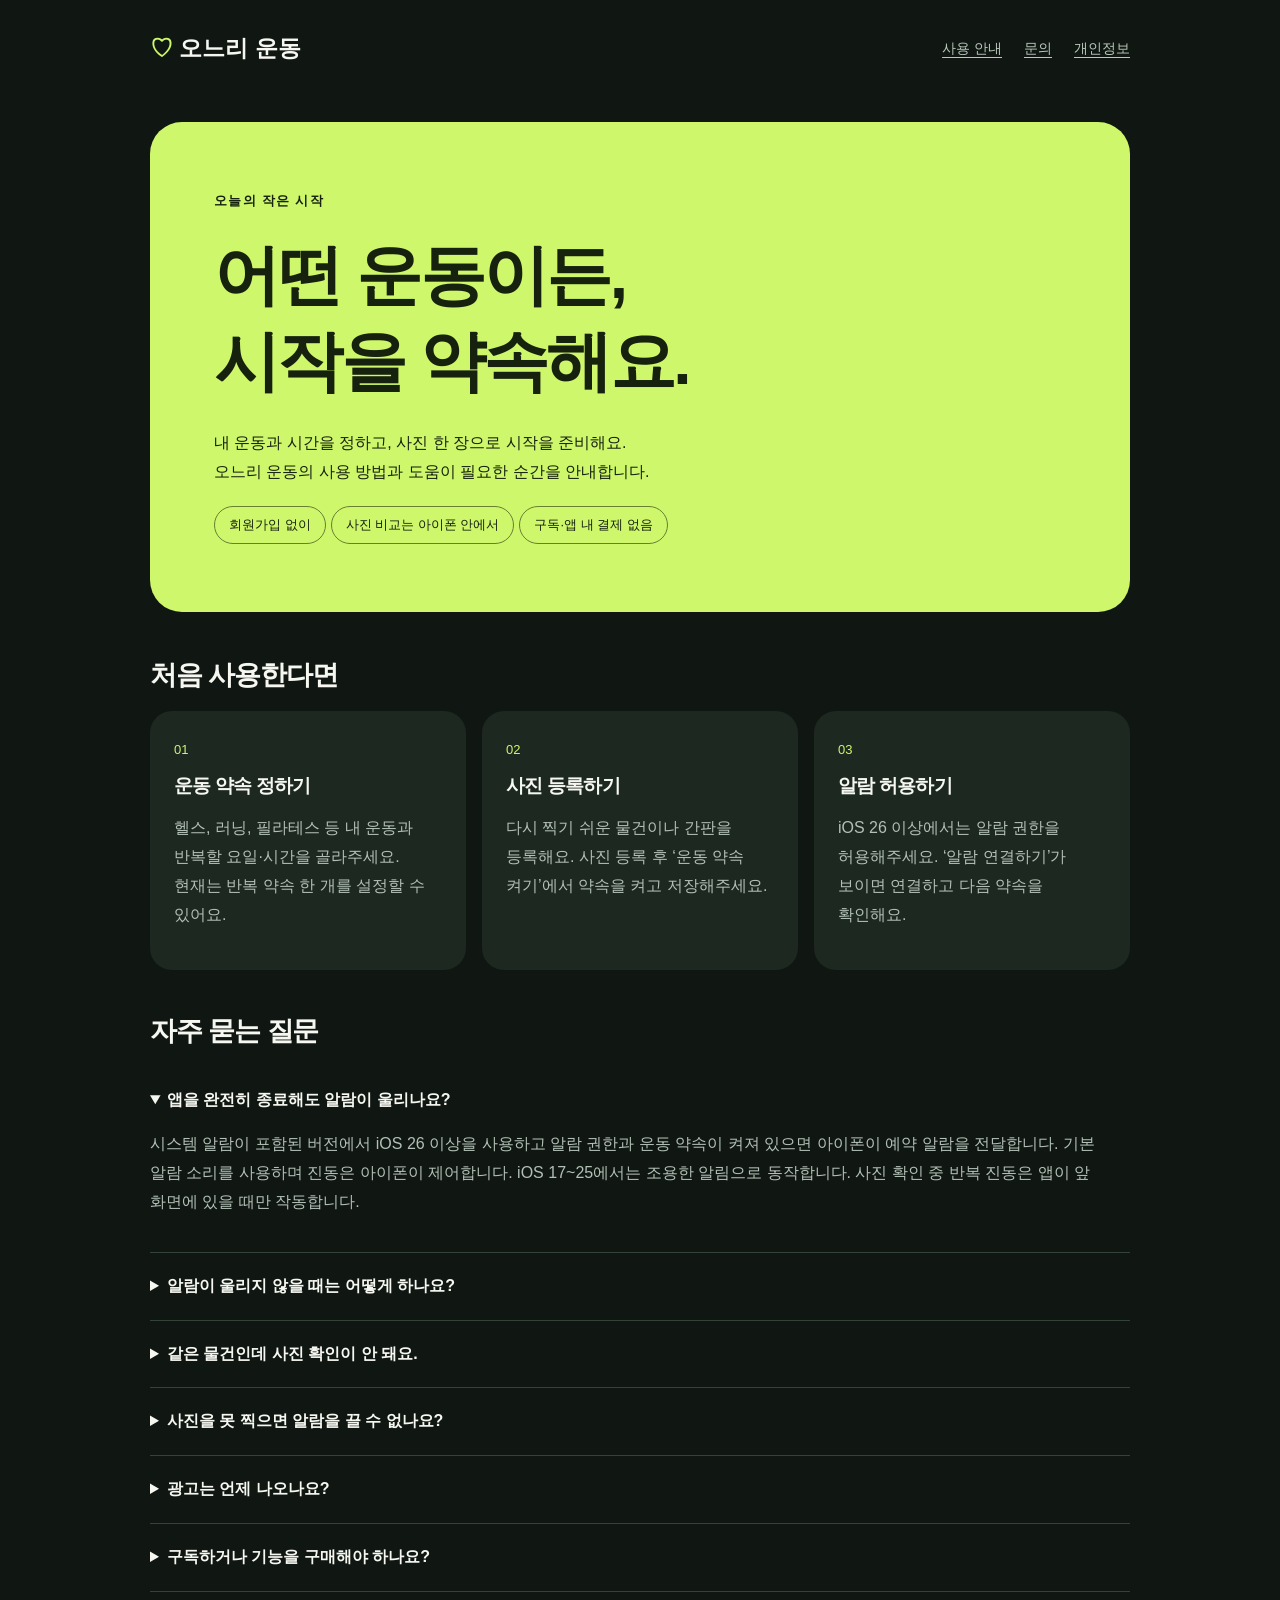
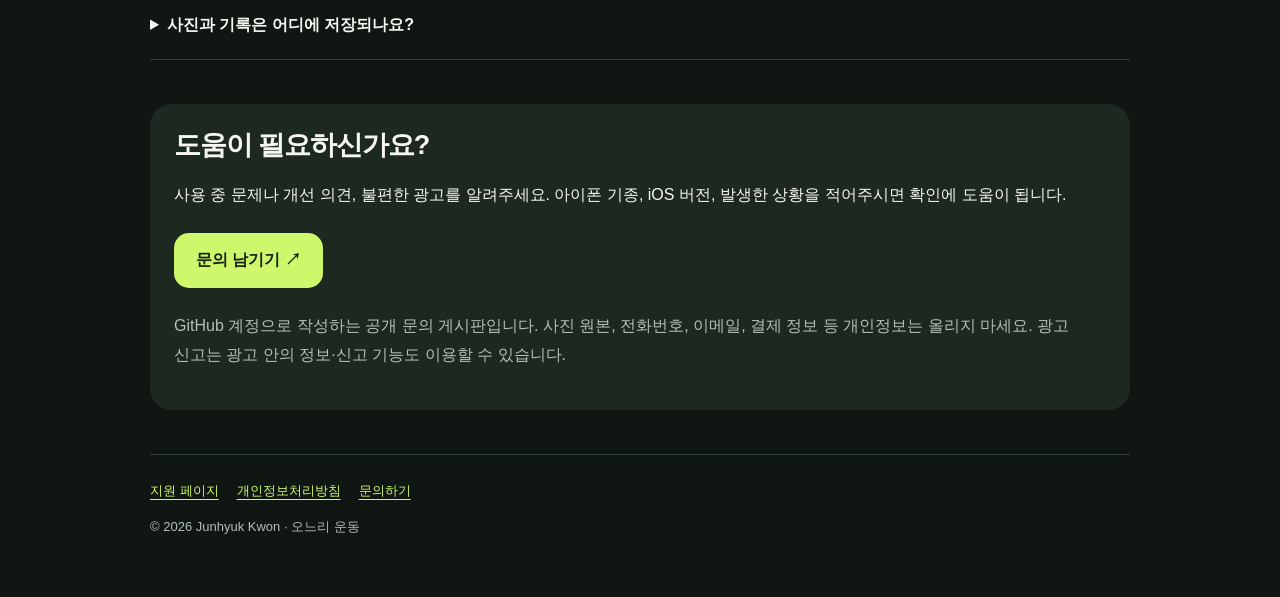
==== oneuri/index.html @ d37a2a62 "Add Oneuri Workout support and privacy pages" ====
<!doctype html><html lang="ko"><head><meta charset="utf-8"><meta name="viewport" content="width=device-width,initial-scale=1"><title>오느리 운동 · 사용 안내와 지원</title><meta name="description" content="어떤 운동이든, 시작을 약속해요. 오느리 운동의 알람, 사진 확인, 무료 이용과 광고 안내."><link rel="stylesheet" href="style.css"></head><body><header><a class="brand" href="./"><span>♡</span> 오느리 운동</a><nav aria-label="페이지 메뉴"><a href="./#help">사용 안내</a><a href="./#contact">문의</a><a href="privacy.html">개인정보</a></nav></header><main><section class="hero"><span class="eyebrow">오늘의 작은 시작</span><h1>어떤 운동이든,<br>시작을 약속해요.</h1><p>내 운동과 시간을 정하고, 사진 한 장으로 시작을 준비해요.<br>오느리 운동의 사용 방법과 도움이 필요한 순간을 안내합니다.</p><span class="pill">회원가입 없이</span><span class="pill">사진 비교는 아이폰 안에서</span><span class="pill">구독·앱 내 결제 없음</span></section><section><h2>처음 사용한다면</h2><div class="grid"><article class="card"><span class="n">01</span><h3>운동 약속 정하기</h3><p class="muted">헬스, 러닝, 필라테스 등 내 운동과 반복할 요일·시간을 골라주세요. 현재는 반복 약속 한 개를 설정할 수 있어요.</p></article><article class="card"><span class="n">02</span><h3>사진 등록하기</h3><p class="muted">다시 찍기 쉬운 물건이나 간판을 등록해요. 사진 등록 후 ‘운동 약속 켜기’에서 약속을 켜고 저장해주세요.</p></article><article class="card"><span class="n">03</span><h3>알람 허용하기</h3><p class="muted">iOS 26 이상에서는 알람 권한을 허용해주세요. ‘알람 연결하기’가 보이면 연결하고 다음 약속을 확인해요.</p></article></div></section><section id="help"><h2>자주 묻는 질문</h2><details open><summary>앱을 완전히 종료해도 알람이 울리나요?</summary><p>시스템 알람이 포함된 버전에서 iOS 26 이상을 사용하고 알람 권한과 운동 약속이 켜져 있으면 아이폰이 예약 알람을 전달합니다. 기본 알람 소리를 사용하며 진동은 아이폰이 제어합니다. iOS 17~25에서는 조용한 알림으로 동작합니다. 사진 확인 중 반복 진동은 앱이 앞 화면에 있을 때만 작동합니다.</p></details><details><summary>알람이 울리지 않을 때는 어떻게 하나요?</summary><p>운동 약속의 요일·시간·켜짐 상태와 앱의 ‘알람 확인 필요’ 안내를 확인해주세요. 아이폰 설정에서 오느리 운동의 알람 권한을 허용하고 ‘알람 연결하기’를 눌러주세요. 이전 iOS에서는 알림 권한과 집중 모드에 따라 알림 표시가 달라질 수 있어요.</p></details><details><summary>같은 물건인데 사진 확인이 안 돼요.</summary><p>처음 사진과 비슷한 거리·각도에서 밝고 선명하게 찍어주세요. 설정의 ‘사진 확인 기준’을 조절할 수 있고, 필요하면 사진 없이 끌 수 있어요. 사진 비교는 실제 위치나 운동 완료를 증명하는 기능은 아닙니다.</p></details><details><summary>사진을 못 찍으면 알람을 끌 수 없나요?</summary><p>아이폰 알람 화면의 ‘끄기’ 또는 앱 안의 ‘사진 없이 끄기’를 사용할 수 있어요. 사진 확인 횟수에는 포함되지 않으며 다음 반복 약속은 유지됩니다.</p></details><details><summary>광고는 언제 나오나요?</summary><p>광고가 포함된 버전은 홈 아래에 작은 광고가 있으며, 기록을 충분히 둘러본 뒤에는 가끔 전면광고가 나올 수 있어요. 앱 실행·알람 해제·사진 촬영·일정 저장 중에는 전면광고가 나오지 않아요. 첫 24시간과 처음 두 번의 충분한 기록 조회는 전면광고에서 제외하며, 이후에도 최근 24시간 1회·7일 3회로 제한합니다. 광고가 준비되지 않으면 기다리지 않고 이동합니다.</p></details><details><summary>구독하거나 기능을 구매해야 하나요?</summary><p>현재 버전에는 구독이나 앱 내 결제가 없습니다. 현재 제공하는 운동 약속, 사진 확인, 기록 조회는 무료로 사용할 수 있습니다.</p></details><details><summary>사진과 기록은 어디에 저장되나요?</summary><p>등록 사진과 최근 100개 기록은 기기에 저장됩니다. 새 사진은 비교에 사용하며 앱이 별도 파일로 저장하지 않습니다. 기기 백업 설정에 따라 등록 사진과 데이터가 백업에 포함될 수 있습니다. 자세한 내용은 <a href="privacy.html">개인정보처리방침</a>을 확인해주세요.</p></details></section><section id="contact" class="card"><h2>도움이 필요하신가요?</h2><p>사용 중 문제나 개선 의견, 불편한 광고를 알려주세요. 아이폰 기종, iOS 버전, 발생한 상황을 적어주시면 확인에 도움이 됩니다.</p><a class="button" href="https://github.com/junhyuckkkk/junhyuckkkk.github.io/issues/new?template=oneuri-support.yml">문의 남기기 ↗</a><p class="muted">GitHub 계정으로 작성하는 공개 문의 게시판입니다. 사진 원본, 전화번호, 이메일, 결제 정보 등 개인정보는 올리지 마세요. 광고 신고는 광고 안의 정보·신고 기능도 이용할 수 있습니다.</p></section></main><footer><a href="./">지원 페이지</a><a href="privacy.html">개인정보처리방침</a><a href="https://github.com/junhyuckkkk/junhyuckkkk.github.io/issues/new?template=oneuri-support.yml">문의하기</a><p>© 2026 Junhyuk Kwon · 오느리 운동</p></footer></body></html>
---- oneuri/style.css ----
*{box-sizing:border-box}html{scroll-behavior:smooth}body{margin:0;background:#101713;color:#f6f7f1;font-family:-apple-system,BlinkMacSystemFont,"Apple SD Gothic Neo","Noto Sans KR",sans-serif;line-height:1.8;word-break:keep-all}a{color:#cef76b;text-underline-offset:4px}a:focus-visible,summary:focus-visible{outline:3px solid #cef76b;outline-offset:6px}header,main,footer{width:min(980px,calc(100% - 40px));margin:auto}header{display:flex;align-items:center;justify-content:space-between;gap:24px;padding:28px 0}.brand{font-size:23px;font-weight:800;text-decoration:none;color:#f6f7f1}.brand span{color:#cef76b}nav{display:flex;gap:22px;font-size:14px}nav a{color:#bbc8bc}h1,h2,h3{line-height:1.3;letter-spacing:-.04em}h1{font-size:clamp(34px,6vw,66px);margin:18px 0 24px}h2{font-size:27px;margin:0 0 18px}h3{font-size:19px}.hero{background:#cef76b;color:#16220e;padding:clamp(26px,6vw,64px);border-radius:32px;margin:25px 0 46px}.hero p{max-width:590px}.eyebrow{font-size:13px;font-weight:700;letter-spacing:.1em}.hero .pill{color:#16220e;border:1px solid #687f32}.pill{display:inline-block;border:1px solid #43523f;padding:6px 14px;border-radius:99px;margin:4px 5px 4px 0;font-size:13px}section{margin-bottom:44px}.grid{display:grid;grid-template-columns:repeat(3,1fr);gap:16px}.card{background:#1d2821;padding:24px;border-radius:22px}.card .n{font-size:13px;color:#cef76b}.card h3{margin:10px 0}.muted{color:#b2c0b6}.button{display:inline-block;background:#cef76b;color:#16220e;font-weight:700;padding:13px 22px;text-decoration:none;border-radius:15px;margin:8px 0}details{border-bottom:1px solid #334338;padding:19px 0}summary{cursor:pointer;font-weight:600;padding-right:16px}details p{color:#b2c0b6}.legal{max-width:780px}.legal section{padding-top:12px}.legal p,.legal li{color:#c9d2cb}.legal h1{font-size:42px}.note{border-left:3px solid #cef76b;padding:12px 18px;background:#1d2821;border-radius:0 10px 10px 0;font-size:14px}footer{border-top:1px solid #334338;padding:24px 0 45px;color:#b2c0b6;font-size:13px}footer a{margin-right:18px}@media(max-width:650px){.grid{grid-template-columns:1fr}header{align-items:flex-start}.hero{border-radius:24px}nav{gap:12px;font-size:12px}.legal h1{font-size:34px}}@media(prefers-reduced-motion:reduce){html{scroll-behavior:auto}}
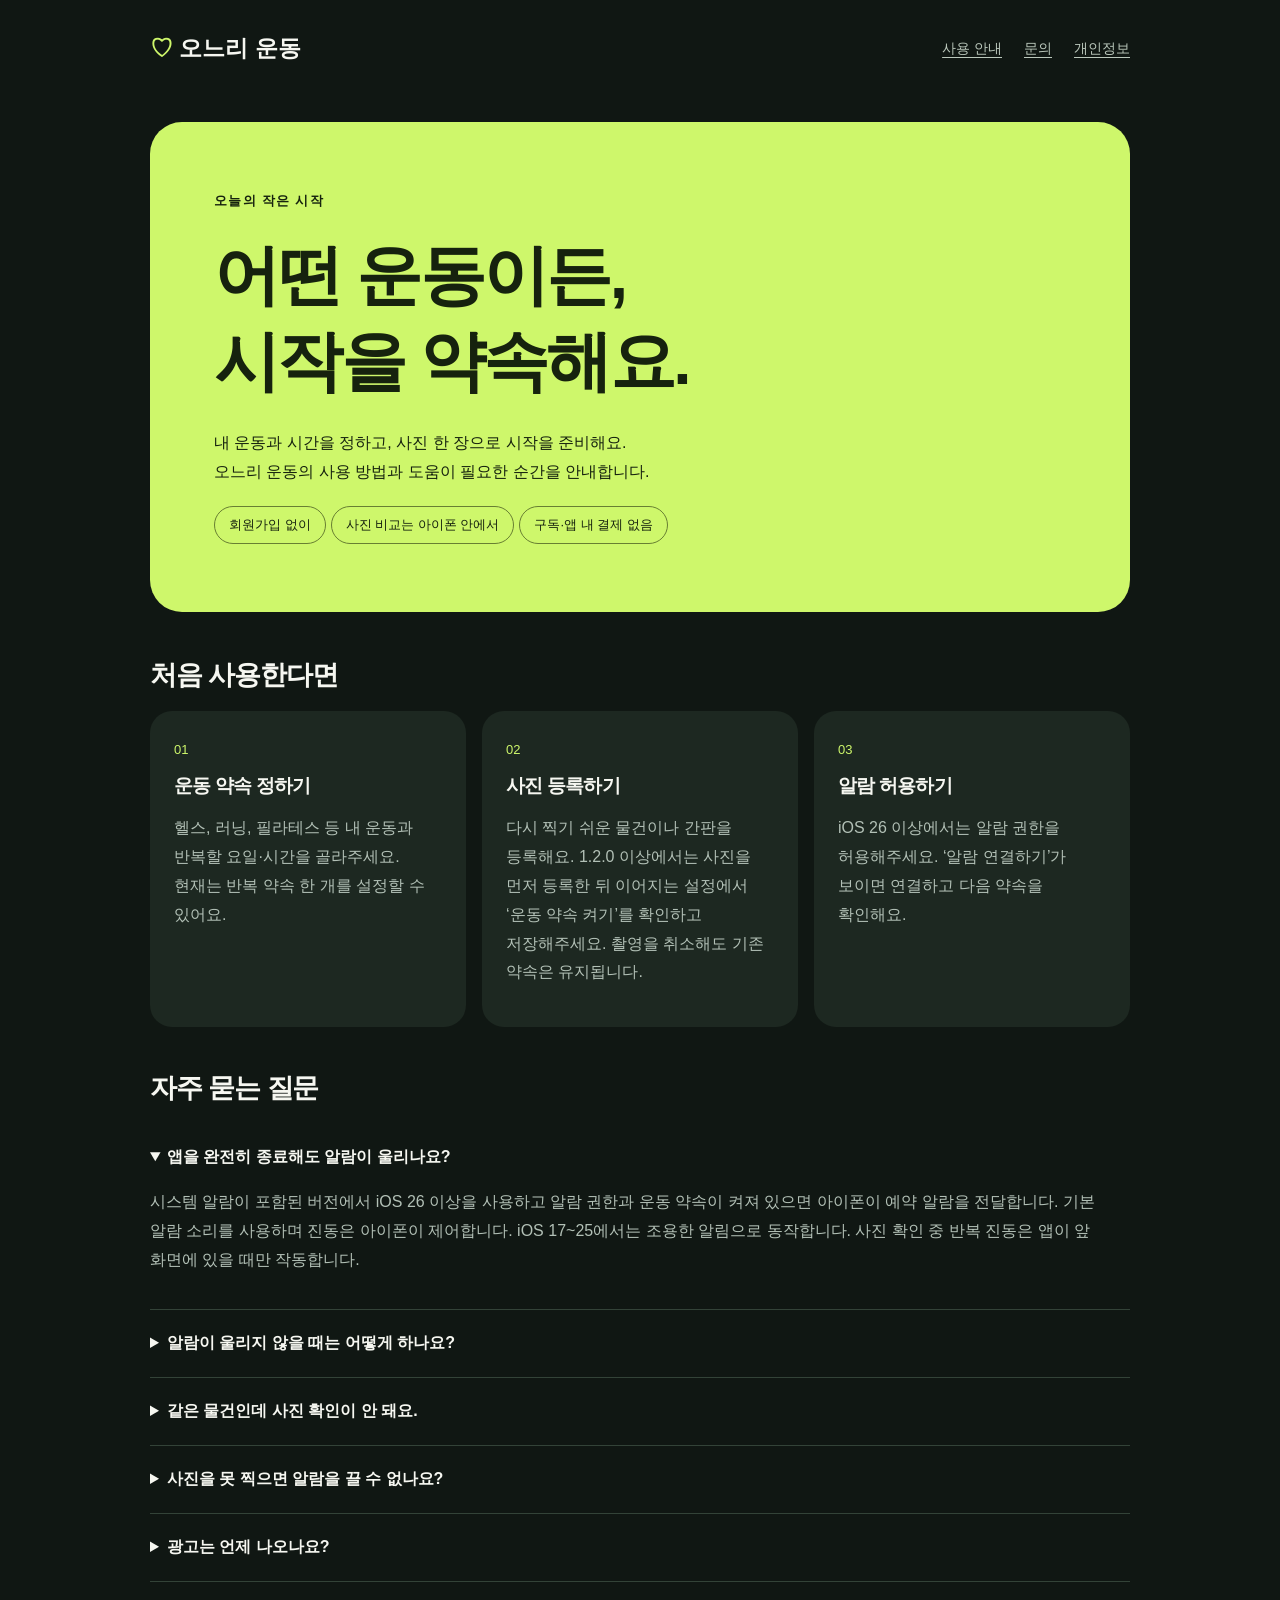
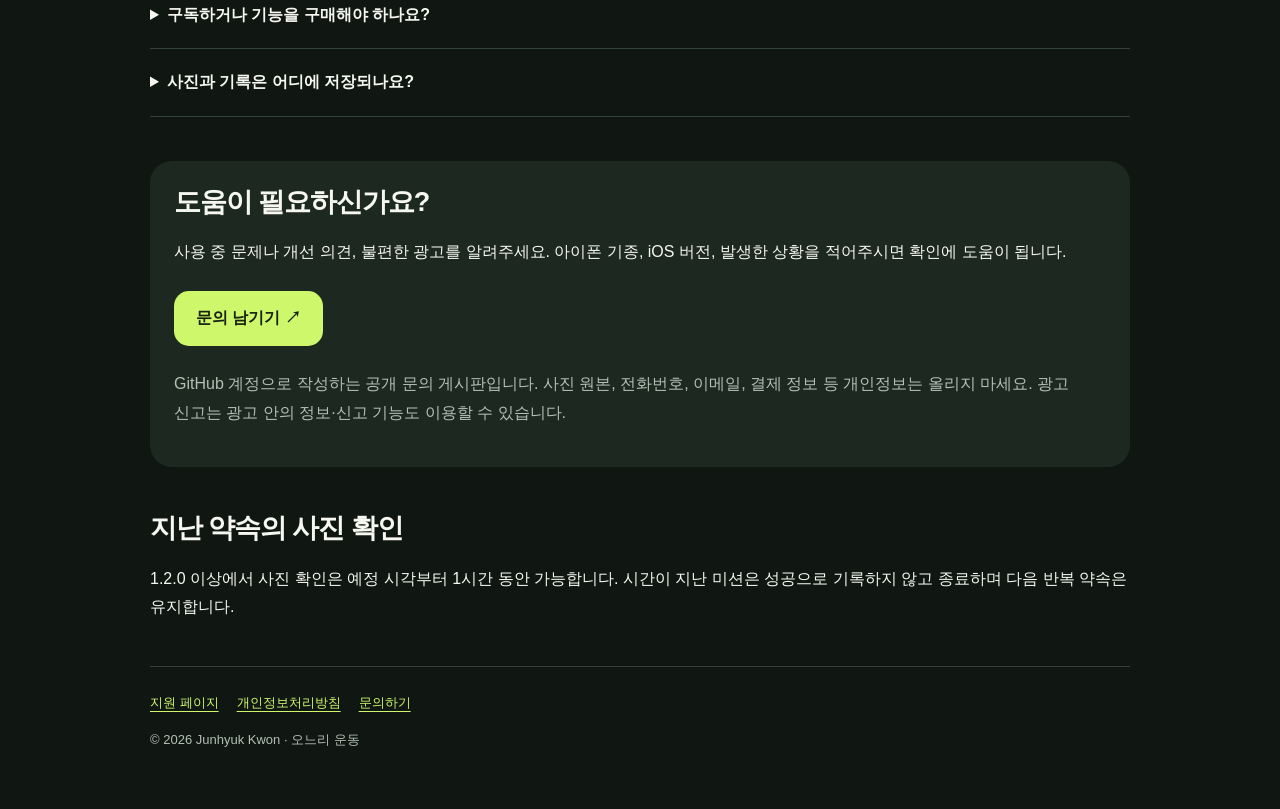
==== commit a60e2205: "docs(oneuri): explain 1.2.0 inline ads and record retention" ====
--- a/oneuri/index.html
+++ b/oneuri/index.html
@@ -1 +1 @@
-<!doctype html><html lang="ko"><head><meta charset="utf-8"><meta name="viewport" content="width=device-width,initial-scale=1"><title>오느리 운동 · 사용 안내와 지원</title><meta name="description" content="어떤 운동이든, 시작을 약속해요. 오느리 운동의 알람, 사진 확인, 무료 이용과 광고 안내."><link rel="stylesheet" href="style.css"></head><body><header><a class="brand" href="./"><span>♡</span> 오느리 운동</a><nav aria-label="페이지 메뉴"><a href="./#help">사용 안내</a><a href="./#contact">문의</a><a href="privacy.html">개인정보</a></nav></header><main><section class="hero"><span class="eyebrow">오늘의 작은 시작</span><h1>어떤 운동이든,<br>시작을 약속해요.</h1><p>내 운동과 시간을 정하고, 사진 한 장으로 시작을 준비해요.<br>오느리 운동의 사용 방법과 도움이 필요한 순간을 안내합니다.</p><span class="pill">회원가입 없이</span><span class="pill">사진 비교는 아이폰 안에서</span><span class="pill">구독·앱 내 결제 없음</span></section><section><h2>처음 사용한다면</h2><div class="grid"><article class="card"><span class="n">01</span><h3>운동 약속 정하기</h3><p class="muted">헬스, 러닝, 필라테스 등 내 운동과 반복할 요일·시간을 골라주세요. 현재는 반복 약속 한 개를 설정할 수 있어요.</p></article><article class="card"><span class="n">02</span><h3>사진 등록하기</h3><p class="muted">다시 찍기 쉬운 물건이나 간판을 등록해요. 사진 등록 후 ‘운동 약속 켜기’에서 약속을 켜고 저장해주세요.</p></article><article class="card"><span class="n">03</span><h3>알람 허용하기</h3><p class="muted">iOS 26 이상에서는 알람 권한을 허용해주세요. ‘알람 연결하기’가 보이면 연결하고 다음 약속을 확인해요.</p></article></div></section><section id="help"><h2>자주 묻는 질문</h2><details open><summary>앱을 완전히 종료해도 알람이 울리나요?</summary><p>시스템 알람이 포함된 버전에서 iOS 26 이상을 사용하고 알람 권한과 운동 약속이 켜져 있으면 아이폰이 예약 알람을 전달합니다. 기본 알람 소리를 사용하며 진동은 아이폰이 제어합니다. iOS 17~25에서는 조용한 알림으로 동작합니다. 사진 확인 중 반복 진동은 앱이 앞 화면에 있을 때만 작동합니다.</p></details><details><summary>알람이 울리지 않을 때는 어떻게 하나요?</summary><p>운동 약속의 요일·시간·켜짐 상태와 앱의 ‘알람 확인 필요’ 안내를 확인해주세요. 아이폰 설정에서 오느리 운동의 알람 권한을 허용하고 ‘알람 연결하기’를 눌러주세요. 이전 iOS에서는 알림 권한과 집중 모드에 따라 알림 표시가 달라질 수 있어요.</p></details><details><summary>같은 물건인데 사진 확인이 안 돼요.</summary><p>처음 사진과 비슷한 거리·각도에서 밝고 선명하게 찍어주세요. 설정의 ‘사진 확인 기준’을 조절할 수 있고, 필요하면 사진 없이 끌 수 있어요. 사진 비교는 실제 위치나 운동 완료를 증명하는 기능은 아닙니다.</p></details><details><summary>사진을 못 찍으면 알람을 끌 수 없나요?</summary><p>아이폰 알람 화면의 ‘끄기’ 또는 앱 안의 ‘사진 없이 끄기’를 사용할 수 있어요. 사진 확인 횟수에는 포함되지 않으며 다음 반복 약속은 유지됩니다.</p></details><details><summary>광고는 언제 나오나요?</summary><p>광고가 포함된 버전은 홈 아래에 작은 광고가 있으며, 기록을 충분히 둘러본 뒤에는 가끔 전면광고가 나올 수 있어요. 앱 실행·알람 해제·사진 촬영·일정 저장 중에는 전면광고가 나오지 않아요. 첫 24시간과 처음 두 번의 충분한 기록 조회는 전면광고에서 제외하며, 이후에도 최근 24시간 1회·7일 3회로 제한합니다. 광고가 준비되지 않으면 기다리지 않고 이동합니다.</p></details><details><summary>구독하거나 기능을 구매해야 하나요?</summary><p>현재 버전에는 구독이나 앱 내 결제가 없습니다. 현재 제공하는 운동 약속, 사진 확인, 기록 조회는 무료로 사용할 수 있습니다.</p></details><details><summary>사진과 기록은 어디에 저장되나요?</summary><p>등록 사진과 최근 100개 기록은 기기에 저장됩니다. 새 사진은 비교에 사용하며 앱이 별도 파일로 저장하지 않습니다. 기기 백업 설정에 따라 등록 사진과 데이터가 백업에 포함될 수 있습니다. 자세한 내용은 <a href="privacy.html">개인정보처리방침</a>을 확인해주세요.</p></details></section><section id="contact" class="card"><h2>도움이 필요하신가요?</h2><p>사용 중 문제나 개선 의견, 불편한 광고를 알려주세요. 아이폰 기종, iOS 버전, 발생한 상황을 적어주시면 확인에 도움이 됩니다.</p><a class="button" href="https://github.com/junhyuckkkk/junhyuckkkk.github.io/issues/new?template=oneuri-support.yml">문의 남기기 ↗</a><p class="muted">GitHub 계정으로 작성하는 공개 문의 게시판입니다. 사진 원본, 전화번호, 이메일, 결제 정보 등 개인정보는 올리지 마세요. 광고 신고는 광고 안의 정보·신고 기능도 이용할 수 있습니다.</p></section></main><footer><a href="./">지원 페이지</a><a href="privacy.html">개인정보처리방침</a><a href="https://github.com/junhyuckkkk/junhyuckkkk.github.io/issues/new?template=oneuri-support.yml">문의하기</a><p>© 2026 Junhyuk Kwon · 오느리 운동</p></footer></body></html>+<!doctype html><html lang="ko"><head><meta charset="utf-8"><meta name="viewport" content="width=device-width,initial-scale=1"><title>오느리 운동 · 사용 안내와 지원</title><meta name="description" content="어떤 운동이든, 시작을 약속해요. 오느리 운동의 알람, 사진 확인, 무료 이용과 광고 안내."><link rel="stylesheet" href="style.css"></head><body><header><a class="brand" href="./"><span>♡</span> 오느리 운동</a><nav aria-label="페이지 메뉴"><a href="./#help">사용 안내</a><a href="./#contact">문의</a><a href="privacy.html">개인정보</a></nav></header><main><section class="hero"><span class="eyebrow">오늘의 작은 시작</span><h1>어떤 운동이든,<br>시작을 약속해요.</h1><p>내 운동과 시간을 정하고, 사진 한 장으로 시작을 준비해요.<br>오느리 운동의 사용 방법과 도움이 필요한 순간을 안내합니다.</p><span class="pill">회원가입 없이</span><span class="pill">사진 비교는 아이폰 안에서</span><span class="pill">구독·앱 내 결제 없음</span></section><section><h2>처음 사용한다면</h2><div class="grid"><article class="card"><span class="n">01</span><h3>운동 약속 정하기</h3><p class="muted">헬스, 러닝, 필라테스 등 내 운동과 반복할 요일·시간을 골라주세요. 현재는 반복 약속 한 개를 설정할 수 있어요.</p></article><article class="card"><span class="n">02</span><h3>사진 등록하기</h3><p class="muted">다시 찍기 쉬운 물건이나 간판을 등록해요. 1.2.0 이상에서는 사진을 먼저 등록한 뒤 이어지는 설정에서 ‘운동 약속 켜기’를 확인하고 저장해주세요. 촬영을 취소해도 기존 약속은 유지됩니다.</p></article><article class="card"><span class="n">03</span><h3>알람 허용하기</h3><p class="muted">iOS 26 이상에서는 알람 권한을 허용해주세요. ‘알람 연결하기’가 보이면 연결하고 다음 약속을 확인해요.</p></article></div></section><section id="help"><h2>자주 묻는 질문</h2><details open><summary>앱을 완전히 종료해도 알람이 울리나요?</summary><p>시스템 알람이 포함된 버전에서 iOS 26 이상을 사용하고 알람 권한과 운동 약속이 켜져 있으면 아이폰이 예약 알람을 전달합니다. 기본 알람 소리를 사용하며 진동은 아이폰이 제어합니다. iOS 17~25에서는 조용한 알림으로 동작합니다. 사진 확인 중 반복 진동은 앱이 앞 화면에 있을 때만 작동합니다.</p></details><details><summary>알람이 울리지 않을 때는 어떻게 하나요?</summary><p>운동 약속의 요일·시간·켜짐 상태와 앱의 ‘알람 확인 필요’ 안내를 확인해주세요. 아이폰 설정에서 오느리 운동의 알람 권한을 허용하고 ‘알람 연결하기’를 눌러주세요. 이전 iOS에서는 알림 권한과 집중 모드에 따라 알림 표시가 달라질 수 있어요.</p></details><details><summary>같은 물건인데 사진 확인이 안 돼요.</summary><p>처음 사진과 비슷한 거리·각도에서 밝고 선명하게 찍어주세요. 설정의 ‘사진 확인 기준’을 조절할 수 있고, 필요하면 사진 없이 끌 수 있어요. 사진 비교는 실제 위치나 운동 완료를 증명하는 기능은 아닙니다.</p></details><details><summary>사진을 못 찍으면 알람을 끌 수 없나요?</summary><p>아이폰 알람 화면의 ‘끄기’ 또는 앱 안의 ‘사진 없이 끄기’를 사용할 수 있어요. 사진 확인 횟수에는 포함되지 않으며 다음 반복 약속은 유지됩니다.</p></details><details><summary>광고는 언제 나오나요?</summary><p>1.2.0 이상에서는 첫 실제 사진 확인 이후 평상시 홈과 기록 화면에 작은 광고 한 개가 표시될 수 있습니다. 전면광고는 표시하지 않으며 알람·촬영·사진 확인·설정·성공 화면을 광고로 중단하지 않습니다. 이전 버전에서는 완료 버튼을 누를 때 전면광고가 표시될 수 있습니다.</p></details><details><summary>구독하거나 기능을 구매해야 하나요?</summary><p>현재 버전에는 구독이나 앱 내 결제가 없습니다. 현재 제공하는 운동 약속, 사진 확인, 기록 조회는 무료로 사용할 수 있습니다.</p></details><details><summary>사진과 기록은 어디에 저장되나요?</summary><p>등록 사진과 기록은 기기에 저장됩니다. 1.2.0 이상에서는 실제 운동 기록을 계속 보관하고 연습만 최신 100개로 제한합니다. 이전 버전은 실제·연습을 합쳐 최신 100개로 제한합니다. 새 사진은 비교에 사용하며 앱이 별도 파일로 저장하지 않습니다. 기기 백업 설정에 따라 등록 사진과 데이터가 백업에 포함될 수 있습니다. 자세한 내용은 <a href="privacy.html">개인정보처리방침</a>을 확인해주세요.</p></details></section><section id="contact" class="card"><h2>도움이 필요하신가요?</h2><p>사용 중 문제나 개선 의견, 불편한 광고를 알려주세요. 아이폰 기종, iOS 버전, 발생한 상황을 적어주시면 확인에 도움이 됩니다.</p><a class="button" href="https://github.com/junhyuckkkk/junhyuckkkk.github.io/issues/new?template=oneuri-support.yml">문의 남기기 ↗</a><p class="muted">GitHub 계정으로 작성하는 공개 문의 게시판입니다. 사진 원본, 전화번호, 이메일, 결제 정보 등 개인정보는 올리지 마세요. 광고 신고는 광고 안의 정보·신고 기능도 이용할 수 있습니다.</p></section><section><h2>지난 약속의 사진 확인</h2><p>1.2.0 이상에서 사진 확인은 예정 시각부터 1시간 동안 가능합니다. 시간이 지난 미션은 성공으로 기록하지 않고 종료하며 다음 반복 약속은 유지합니다.</p></section></main><footer><a href="./">지원 페이지</a><a href="privacy.html">개인정보처리방침</a><a href="https://github.com/junhyuckkkk/junhyuckkkk.github.io/issues/new?template=oneuri-support.yml">문의하기</a><p>© 2026 Junhyuk Kwon · 오느리 운동</p></footer></body></html>
